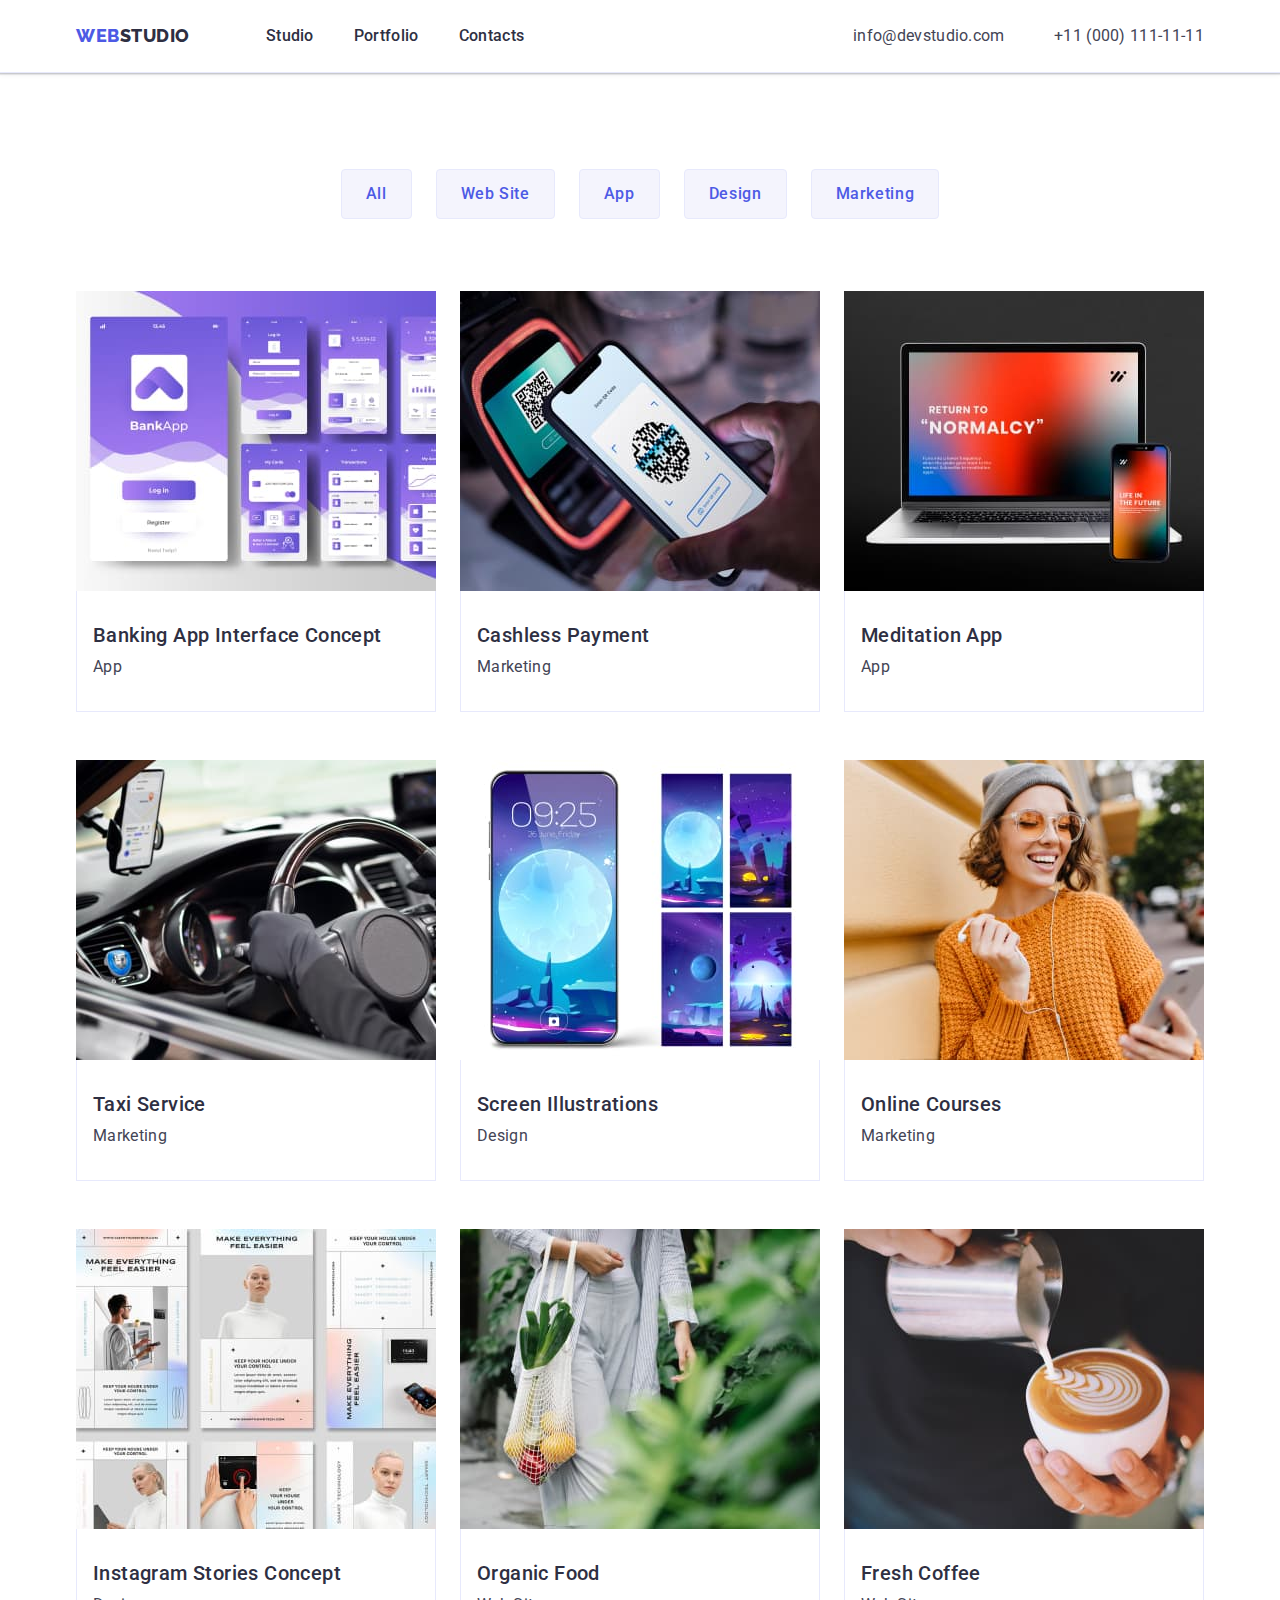
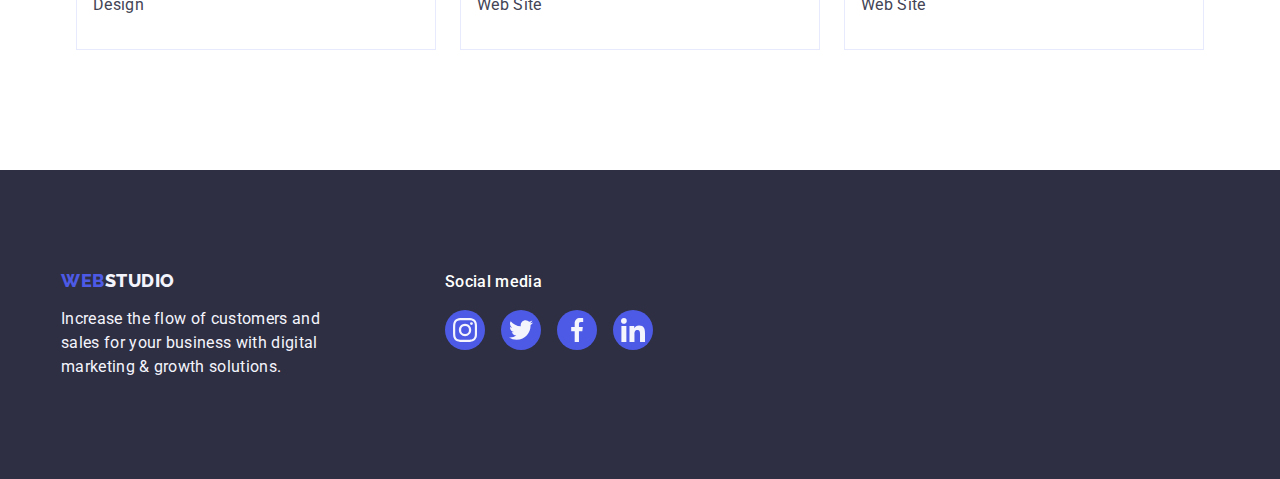
==== portfolio.html @ 1624bd95 "Initial commit" ====
<!DOCTYPE html>
<html lang="en">
  <head>
    <meta charset="UTF-8" />
    <meta http-equiv="X-UA-Compatible" content="IE=edge" />
    <meta name="viewport" content="width=device-width, initial-scale=1.0" />
    <title>Portfolio</title>

    <!--Нормалізація стилів-->

    <link
      rel="stylesheet"
      href="https://cdn.jsdelivr.net/npm/modern-normalize@1.1.0/modern-normalize.min.css"
    />

    <!--Додаваня шрифта з Google Fonts-->

    <link rel="preconnect" href="https://fonts.googleapis.com" />
    <link rel="preconnect" href="https://fonts.gstatic.com" crossorigin />
    <link
      href="https://fonts.googleapis.com/css2?family=Raleway:wght@800&family=Roboto:wght@400;500;700;900&display=swap"
      rel="stylesheet"
    />

    <!--Підключення CSS styles-->

    <link rel="stylesheet" href="./css/styles.css" />
  </head>

  <body>
    <!--Header-->

    <header class="header">
      <div class="container header-conteiner">
        <!--Navigation-->
        <nav class="navigation-conteiner">
          <!--Logo-->
          <a class="header-logo link" href="./index.html"
            >Web<span class="second-color-header-logo">Studio</span></a
          >
          <ul class="list navigation-list-conteiner">
            <li>
              <a class="header-link link" href="./index.html">Studio</a>
            </li>
            <li>
              <a class="header-link link" href="./portfolio.html">Portfolio</a>
            </li>
            <li>
              <a class="header-link link" href="">Contacts</a>
            </li>
          </ul>
        </nav>

        <!--Address and phone-->
        <address class="adress">
          <ul class="list address-conteiner">
            <li>
              <a class="adress-link link" href="mailto:info@devstudio.com"
                >info@devstudio.com</a
              >
            </li>
            <li>
              <a class="adress-link link" href="tel:+110001111111"
                >+11 (000) 111-11-11</a
              >
            </li>
          </ul>
        </address>
      </div>
    </header>

    <!--Main-->
    <main>
      <section class="gallary">
        <div class="container">
          <h1 class="visually-hidden">All projects</h1>
          <ul class="gallary-button-conteiner list">
            <li><button class="portfolio-button" type="button">All</button></li>
            <li>
              <button class="portfolio-button" type="button">Web Site</button>
            </li>
            <li><button type="button" class="portfolio-button">App</button></li>
            <li>
              <button type="button" class="portfolio-button">Design</button>
            </li>
            <li>
              <button type="button" class="portfolio-button">Marketing</button>
            </li>
          </ul>
          <ul class="gallary-conteiner list">
            <li class="gallary-item">
              <a class="gallary-link link" href="">
                <img
                  src="./images/project_card_1.jpg"
                  alt="banking application"
                  width="360"
                  height="300"
                />
                <div class="application">
                  <h2 class="portfolio-title-items">
                    Banking App Interface Concept
                  </h2>
                  <p class="sphere">App</p>
                </div>
              </a>
            </li>
            <li class="gallary-item">
              <a class="gallary-link link" href="">
                <img
                  src="./images/project_card_2.jpg"
                  alt="payment by phone"
                  width="360"
                  height="300"
                />
                <div class="application">
                  <h2 class="portfolio-title-items">Cashless Payment</h2>
                  <p class="sphere">Marketing</p>
                </div>
              </a>
            </li>
            <li class="gallary-item">
              <a class="gallary-link link" href="">
                <img
                  src="./images/project_card_3.jpg"
                  alt="laptop"
                  width="360"
                  height="300"
                />
                <div class="application">
                  <h2 class="portfolio-title-items">Meditation App</h2>
                  <p class="sphere">App</p>
                </div>
              </a>
            </li>
            <li class="gallary-item">
              <a class="gallary-link link" href="">
                <img
                  src="./images/project_card_4.jpg"
                  alt="taxi"
                  width="360"
                  height="300"
                />
                <div class="application">
                  <h2 class="portfolio-title-items">Taxi Service</h2>
                  <p class="sphere">Marketing</p>
                </div>
              </a>
            </li>
            <li class="gallary-item">
              <a class="gallary-link link" href="">
                <img
                  src="./images/project_card_5.jpg"
                  alt="phone screen"
                  width="360"
                  height="300"
                />
                <div class="application">
                  <h2 class="portfolio-title-items">Screen Illustrations</h2>
                  <p class="sphere">Design</p>
                </div>
              </a>
            </li>
            <li class="gallary-item">
              <a class="gallary-link link" href="">
                <img
                  src="./images/project_card_6.jpg"
                  alt="student"
                  width="360"
                  height="300"
                />
                <div class="application">
                  <h2 class="portfolio-title-items">Online Courses</h2>
                  <p class="sphere">Marketing</p>
                </div>
              </a>
            </li>
            <li class="gallary-item">
              <a class="gallary-link link" href="">
                <img
                  src="./images/project_card_7.jpg"
                  alt="Instagram"
                  width="360"
                  height="300"
                />
                <div class="application">
                  <h2 class="portfolio-title-items">
                    Instagram Stories Concept
                  </h2>
                  <p class="sphere">Design</p>
                </div>
              </a>
            </li>
            <li class="gallary-item">
              <a class="gallary-link link" href="">
                <img
                  src="./images/project_card_8.jpg"
                  alt="organic vegetables"
                  width="360"
                  height="300"
                />
                <div class="application">
                  <h2 class="portfolio-title-items">Organic Food</h2>
                  <p class="sphere">Web Site</p>
                </div>
              </a>
            </li>
            <li class="gallary-item">
              <a class="gallary-link link" href="">
                <img
                  src="./images/project_card_9.jpg"
                  alt="cup of coffee"
                  width="360"
                  height="300"
                />
                <div class="application">
                  <h2 class="portfolio-title-items">Fresh Coffee</h2>
                  <p class="sphere">Web Site</p>
                </div>
              </a>
            </li>
          </ul>
        </div>
      </section>
    </main>

    <!--Footer-->
    <footer class="footer">
      <div class="container-whole-footer">
        <div class="footer-conteiner">
          <!--Logo-->
          <a class="footer-logo link" href="./index.html"
            >Web<span class="second-color-footer-logo">Studio</span>
          </a>
          <p class="footer-text">
            Increase the flow of customers and sales for your business with
            digital marketing & growth solutions.
          </p>
        </div>
        <div class="container social-media">
          <p class="social-media-text">Social media</p>
          <ul class="social-footer">
            <li class="list">
              <a
                class="social-footer-link link"
                href="instagram.com"
                target="_blank"
                rel="nooener noreferrer"
                aria-label="instagram icon"
              >
                <svg class="social-icon" width="24" height="24">
                  <use href="./images/icons.svg#icon-instagram"></use>
                </svg>
              </a>
            </li>
            <li class="list">
              <a
                class="social-footer-link link"
                href="twitter.com"
                target="_blank"
                rel="nooener noreferrer"
                aria-label="twitter icon"
              >
                <svg class="social-icon" width="24" height="24">
                  <use href="./images/icons.svg#icon-twitter"></use>
                </svg>
              </a>
            </li>
            <li class="list">
              <a
                class="social-footer-link link"
                href="facebook.com"
                target="_blank"
                rel="nooener noreferrer"
                aria-label="facebook icon"
              >
                <svg class="social-icon" width="24" height="24">
                  <use href="./images/icons.svg#icon-facebook"></use>
                </svg>
              </a>
            </li>
            <li class="list">
              <a
                class="social-footer-link link"
                href="linkedin.com"
                target="_blank"
                rel="nooener noreferrer"
                aria-label="linkedin icon"
              >
                <svg class="social-icon" width="24" height="24">
                  <use href="./images/icons.svg#icon-linkedin"></use>
                </svg>
              </a>
            </li>
          </ul>
        </div>
      </div>
    </footer>
  </body>
</html>
---- css/styles.css ----
:root {
  --color-iris: #4d5ae5;
  --color-ocean: #404bbf;
  --color-navy-blue: #2e2f42;
  --color-green: #31d0aa;
  --color-slate: #434455;
  --color-light-slate: #8e8f99;
  --color-cornflower: #e7e9fc;
  --color-cloud: #f4f4fd;
  --color-navy-blue-modal: #2e2f42;
  --color-grey: #2e2f42;
  --color-white: #ffffff;
  --color-dairy: #fcfcfc;
}

/*General*/

body {
  font-family: "Roboto", sans-serif;
  color: var(--color-slate);
  background-color: var(--color-white);
}

.visually-hidden {
  position: absolute;
  width: 1px;
  height: 1px;
  margin: -1px;
  border: 0;
  padding: 0;

  white-space: nowrap;
  clip-path: inset(100%);
  clip: rect(0 0 0 0);
  overflow: hidden;
}

.name-section {
  font-size: 36px;
  line-height: 1.1;
  text-align: center;
  letter-spacing: 0.02em;
  text-transform: capitalize;
  color: var(--color-navy-blue);
  margin-bottom: 72px;
}

.container {
  width: 1158px;
  margin-left: auto;
  margin-right: auto;
  padding-left: 15px;
  padding-right: 15px;

  flex-wrap: nowrap;
  flex-direction: row;
  justify-content: flex-start;
  align-items: stretch;
  align-content: stretch;
}

/*reset start*/

.link {
  text-decoration: none;
}
.list {
  list-style-type: none;
  margin: 0;
  padding: 0;
}
h1,
h2,
h3,
h4,
h5,
h6,
p {
  margin: 0;
}
img {
  display: block;
}

/*reset end*/

/*Header*/

.header {
  border-bottom: 1px solid var(--color-cornflower);
  box-shadow:0px 2px 1px rgba(46, 47, 66, 0.08), 0px 1px 1px rgba(46, 47, 66, 0.16), 0px 1px 6px rgba(46, 47, 66, 0.08); 
}

.header-logo {
  font-family: Raleway, sans-serif;
  font-style: normal;
  font-weight: 800;
  font-size: 18px;
  line-height: 1.17;
  display: flex;
  align-items: center;
  letter-spacing: 0.03em;
  text-transform: uppercase;
  color: var(--color-iris);
  margin-right: 76px;
}

.second-color-header-logo {
  color: var(--color-navy-blue);
}

.header-link {
  display: block;
  font-weight: 500;
  font-size: 16px;
  line-height: 1.5;
  letter-spacing: 0.02em;
  color: var(--color-navy-blue);
  padding: 24px 0;
}

.header-link:hover,
.header-link:focus {
  color: var(--color-ocean);
}

.adress {
  font-style: normal;
  margin-left: auto;
}

.adress-link {
  font-size: 16px;
  line-height: 1.5;
  letter-spacing: 0.02em;
  font-style: normal;
  color: var(--color-slate);
}

.adress-link:hover {
  color: var(--color-ocean);
}
.adress-link:focus {
  color: var(--color-ocean);
}

.header-conteiner {
  display: flex;
  align-items: center;
}
.navigation-conteiner {
  display: flex;
  align-items: center;
}
.navigation-list-conteiner {
  display: flex;
  gap: 40px;
}
.address-conteiner {
  display: flex;
  gap: 40px;
  width: 351px;
  justify-content: space-between;
}

/*Main*/

/*First section*/

.hero {
  background-color: var(--color-navy-blue);
  padding: 188px 0;
  background-image: linear-gradient(
      rgba(46, 47, 66, 0.7),
      rgba(46, 47, 66, 0.7)
    ),
    url(../images/people-office.jpg);
  max-width: 1440px;
  max-height: 600px;
  margin-left: auto;
  margin-right: auto;
  background-repeat: no-repeat;
  background-position: center;
  background-size: cover;
}

.hero-conteiner {
  flex-direction: column;
}

.main-title {
  font-size: 56px;
  line-height: 1.07;
  text-align: center;
  letter-spacing: 0.02em;
  color: var(--color-white);
  justify-content: center;
  max-width: 496px;
  margin-left: auto;
  margin-right: auto;
}

.order-service {
  font-family: "Roboto", sans-serif;
  background-color: var(--color-iris);
  font-weight: 500;
  font-size: 16px;
  line-height: 1.5;
  align-items: center;
  letter-spacing: 0.04em;
  color: var(--color-white);
  cursor: pointer;
  display: block;
  flex-direction: row;
  min-width: 169px;
  height: 56px;
  padding: 16px 32px;
  border: none;
  border-radius: 4px;
  margin-left: auto;
  margin-right: auto;
  margin-top: 48px;
  box-shadow: 0px 4px 4px rgba(0, 0, 0, 0.15);
}

.order-service:hover,
.order-service:focus {
  background-color: var(--color-ocean);
}

/*Second section*/

.section-tools {
  padding-top: 120px;
  padding-bottom: 120px;
}

.name-section-tools {
  font-size: 36px;
  line-height: 1.11;
  text-align: center;
  letter-spacing: 0.02em;
  text-transform: capitalize;
  color: var(--color-navy-blue-modal);
}
.tools-conteiner {
  display: flex;
  gap: 24px;
}

.tools {
  font-size: 16px;
  line-height: 1.5;
  letter-spacing: 0.02em;
}

.tools-item {
  width: calc((100%-3 * 24px) / 4);
}

.icon {
  display: flex;
  justify-content: center;
  align-items: center;
  width: 264px;
  height: 112px;
  background: var(--color-cloud);
  border-radius: 4px;
  margin-bottom: 8px;
}

.icon-tools {
  margin-bottom: 8px;
}

.tools-title-items {
  font-weight: 500;
  font-size: 20px;
  line-height: 1.2;
  letter-spacing: 0.02em;
  color: var(--color-navy-blue);
  margin-bottom: 8px;
}

/*Third section*/

.our-work {
  padding-bottom: 120px;
}

.conteiner-our-work {
  display: flex;
  gap: 24px;
}
.item-work {
  width: calc((100%-3 * 16px) / 3);
}

/*Fourth section*/

.team {
  background: var(--color-cloud);
  padding: 120px 0;
}
.team-conteiner {
  display: flex;
  gap: 24px;
}

.team-item {
  background-color: var(--color-white);
  border-radius: 0px 0px 4px 4px;
  width: calc((100%-3 * 24px) / 4);
  box-shadow: 0px 1px 6px rgba(46, 47, 66, 0.08),
    0px 1px 1px rgba(46, 47, 66, 0.16), 0px 2px 1px rgba(46, 47, 66, 0.08);
  border-radius: 0px 0px 4px 4px;
}

.team-wraper {
  padding: 32px 0px;
}

.name-team-member {
  font-weight: 500;
  font-size: 20px;
  line-height: 1.2;
  text-align: center;
  letter-spacing: 0.02em;
  margin-bottom: 8px;
}

.profession-team-memeber {
  font-size: 16px;
  line-height: 1.5;
  text-align: center;
  letter-spacing: 0.02em;
  margin-bottom: 8px;
}

.social {
  display: flex;
  justify-content: center;
  gap: 24px;
  padding-left: 0;
 
}

.social-item-team{
  width: 40px;
  height: 40px;
}

.social-link {
  display: flex;
  align-items: center;
  justify-content: center;
  background-color: var(--color-iris);
  border-radius: 50%;
  width: 100%;
  height: 100%;
}

.social-link:hover,
.social-link:focus{
  background-color:var(--color-ocean);
}
.social-icon{
  fill: var(--color-cloud);
}

/*Fifth section-Customers*/


.customers {
  padding: 120px 0;
}

.customers-conteiner {
  display: flex;
  gap: 24px;
}

.customers-item {
  box-sizing: border-box;
  width: 168px;
  height: 88px;

}
 

.customers-link{
  display: flex;
  justify-content: center;
  align-items: center;
  color: var(--color-light-slate);
  width: 100%;
  height: 100%;
  border: 1px solid #8e8f99;
  border-radius: 4px;
}

.customers-icon{
  fill: currentColor;
}



.customers-link:hover,
.customers-link:focus{
  color: var(--color-ocean);
  border-color:var(--color-ocean); 
}



/*Footer*/

.footer {
    background-color: var(--color-navy-blue);
  line-height: 1.17;
  font-size: 16px;
  letter-spacing: 0.02em;
  color: var(--color-cloud);
  padding: 100px 0;
}
.container-whole-footer{
  display: flex;
  align-items: baseline;
  max-width: 1158px;
  margin-left: auto;
  margin-right: auto;
}

.footer-conteiner {
  justify-content: flex-start;
  margin-left: 0;
  margin-right: 120px;
}

.footer-logo {
  margin-bottom: 16px;
}
.footer-logo {
  font-family: Raleway, sans-serif;
  font-style: normal;
  font-weight: 800;
  font-size: 18px;
  line-height: 1.17;
  display: flex;
  align-items: center;
  letter-spacing: 0.03em;
  text-transform: uppercase;
  color: var(--color-iris);
  display: inline-block;
}
.second-color-footer-logo {
  color: var(--color-cloud);
}

.footer-text {
  width: 264px;
  line-height: 24px;
}

.social-media{
  max-width: 208px;
  margin-left: 0;
  margin-right: 0;
  padding-left: 0;
  padding-right: 0;
}

.social-media-text{
  font-weight: 500;
  line-height: 1.5;
  color: var(--color-white);
  margin-bottom: 16px;
}
.social-footer{
  display: flex;
 justify-content:center ;
  gap: 16px;
  padding-left: 0;
  padding-right: 0;
}

.social-footer-link{
  display: flex;
  align-items: center;
  justify-content: center;
  background-color: var(--color-iris);
  border-radius: 50%;
  width: 40px;
  height: 40px;
}

.social-footer-link:hover,
.social-footer-link:focus{
  background-color:var(--color-green) ;

}
.social-icon{
  fill: var(--color-cloud);
}

/*Portfolio page*/

.gallary {
  padding: 96px 0 120px;
}

.gallary-button-conteiner {
  display: flex;
  justify-content: center;
  gap: 24px;
  margin-bottom: 72px;
}

.portfolio-button {
  font-family: "Roboto", sans-serif;
  font-style: normal;
  font-weight: 500;
  font-size: 16px;
  line-height: 1.5;
  align-items: center;
  text-align: center;
  letter-spacing: 0.04em;
  color: var(--color-iris);
  background: var(--color-cloud);
  cursor: pointer;
  padding: 12px 24px;
  border: 1px solid var(--color-cornflower);
  border-radius: 4px;

}
.portfolio-button:hover,
.portfolio-button:focus{
  box-shadow: 
  0px 3px 1px rgba(0, 0, 0, 0.1),
   0px 2px 1px rgba(0, 0, 0, 0.08), 
   0px 2px 2px rgba(0, 0, 0, 0.12);
}

.portfolio-button:hover,
.portfolio-button:focus {
  color: var(--color-white);
  background-color: var(--color-ocean);
  border: 1px solid transparent;
}

.gallary-conteiner {
  display: flex;
  flex-wrap: wrap;
  column-gap: 24px;
  row-gap: 48px;
}

.gallary-link{
  display: block;
}


.gallary-link:hover,
.gallary-link:focus {
  box-shadow: 0px 1px 6px rgba(46, 47, 66, 0.08),
    0px 1px 1px rgba(46, 47, 66, 0.16), 0px 2px 1px rgba(46, 47, 66, 0.08);
}

.gallary-item {
  width: calc((100% - 48px) / 3);
}

.application {
  padding: 32px 16px;
  border: 1px solid var(--color-cornflower);
  border-top: none;
}

.portfolio-title-items {
  font-weight: 500;
  font-size: 20px;
  line-height: 1.2;
  letter-spacing: 0.02em;
  color: var(--color-navy-blue);
  margin-bottom: 8px;
}
.sphere {
  font-size: 16px;
  line-height: 1.5;
  letter-spacing: 0.02em;
  color: var(--color-slate);
}
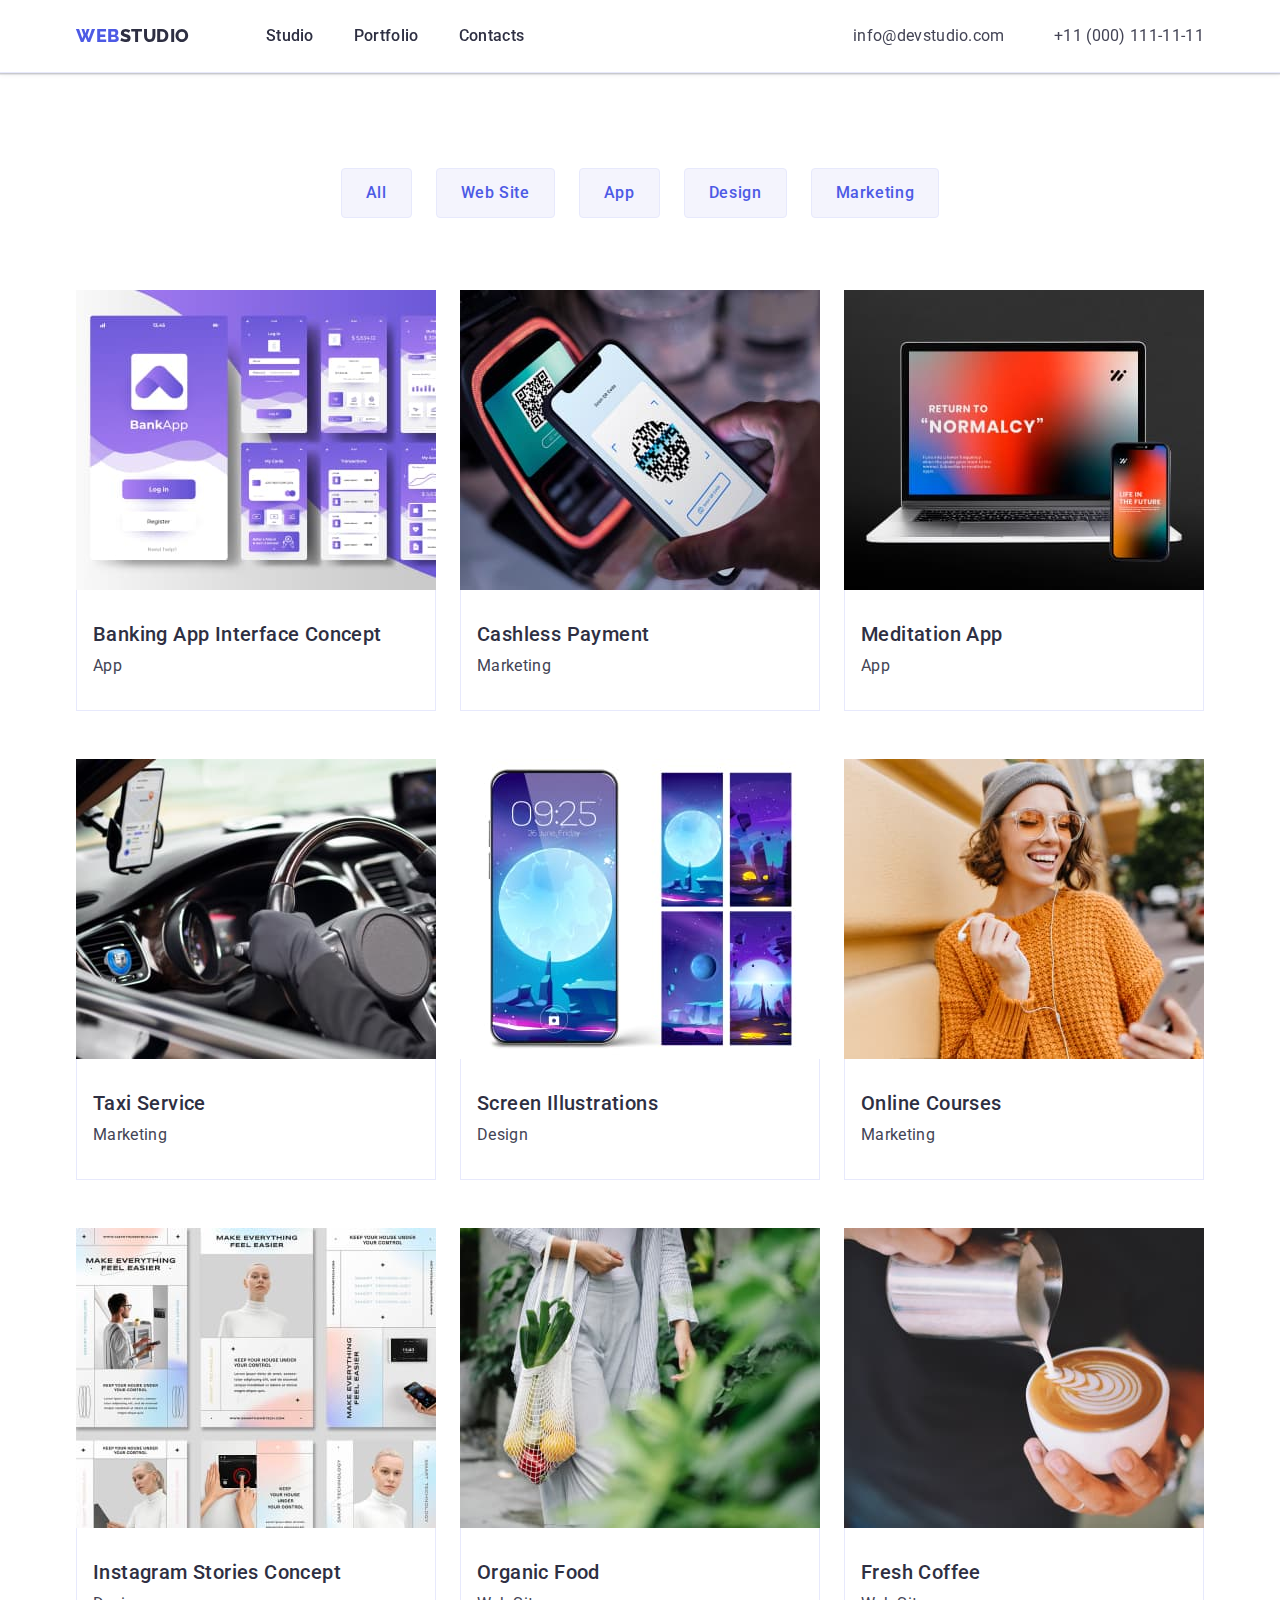
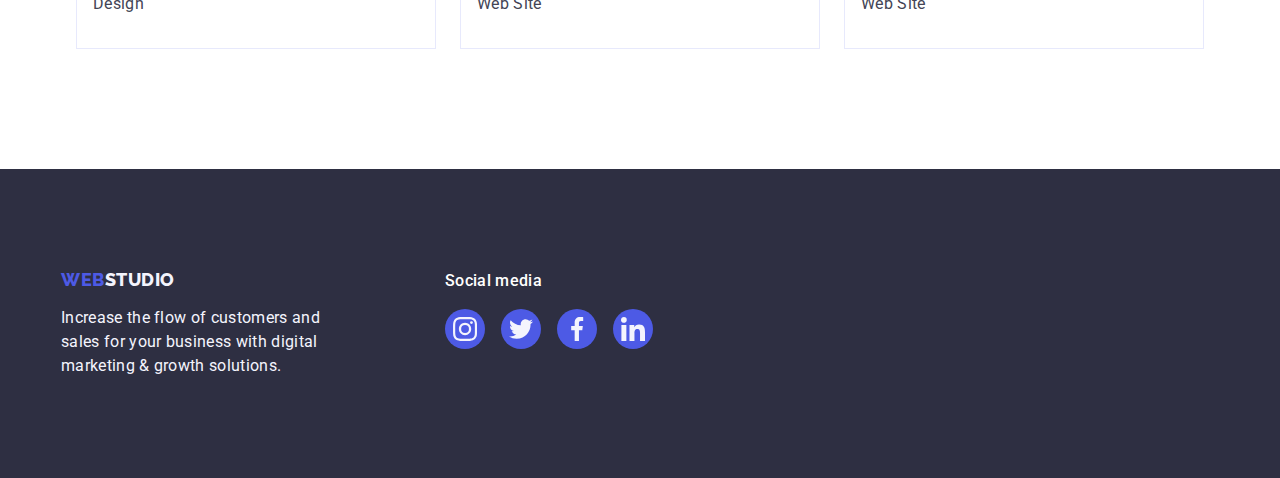
==== commit 3cb1817a: "created templates" ====
--- a/portfolio.html
+++ b/portfolio.html
@@ -69,6 +69,7 @@
       </div>
     </header>
 
+
     <!--Main-->
     <main>
       <section class="gallary">
@@ -89,13 +90,22 @@
           </ul>
           <ul class="gallary-conteiner list">
             <li class="gallary-item">
-              <a class="gallary-link link" href="">
-                <img
-                  src="./images/project_card_1.jpg"
-                  alt="banking application"
-                  width="360"
-                  height="300"
-                />
+              <div class="gallary-thumb">
+                <a class="gallary-link link" href="">
+                  <img
+                    src="./images/project_card_1.jpg"
+                    alt="banking application"
+                    width="360"
+                    height="300"
+                  />
+                  <p class="gallary-overlay">
+                    14 Stylish and User-Friendly App Design
+                     Concepts · Task
+                    Manager App · Calorie Tracker App
+                     · Exotic Fruit Ecommerce App
+                    · Cloud Storage App
+                  </p>
+              </div>
                 <div class="application">
                   <h2 class="portfolio-title-items">
                     Banking App Interface Concept
--- a/css/styles.css
+++ b/css/styles.css
@@ -19,6 +19,7 @@
   font-family: "Roboto", sans-serif;
   color: var(--color-slate);
   background-color: var(--color-white);
+  padding-top: 72px;
 }
 
 .visually-hidden {
@@ -87,8 +88,17 @@
 /*Header*/
 
 .header {
+  position: fixed;
+  left: 0;
+  top: 0;
+  width: 100%;
   border-bottom: 1px solid var(--color-cornflower);
-  box-shadow:0px 2px 1px rgba(46, 47, 66, 0.08), 0px 1px 1px rgba(46, 47, 66, 0.16), 0px 1px 6px rgba(46, 47, 66, 0.08); 
+  box-shadow:
+  0px 2px 1px rgba(46, 47, 66, 0.08),
+  0px 1px 1px rgba(46, 47, 66, 0.16),
+  0px 1px 6px rgba(46, 47, 66, 0.08);
+  z-index: 1;
+
 }
 
 .header-logo {
@@ -110,6 +120,7 @@
 }
 
 .header-link {
+  position: relative;
   display: block;
   font-weight: 500;
   font-size: 16px;
@@ -124,6 +135,22 @@
   color: var(--color-ocean);
 }
 
+.header-link::after {
+  content: "";
+  left: 0;
+  bottom: 0;
+  position: absolute;
+  display: block;
+  width: 100%;
+  height: 4px;
+  border-radius: 2px;
+}
+
+.header-link:hover::after,
+.header-link:focus:after {
+  background-color: var(--color-ocean);
+}
+
 .adress {
   font-style: normal;
   margin-left: auto;
@@ -170,7 +197,9 @@
 .hero {
   background-color: var(--color-navy-blue);
   padding: 188px 0;
-  background-image: linear-gradient(
+
+  background-image:
+   linear-gradient(
       rgba(46, 47, 66, 0.7),
       rgba(46, 47, 66, 0.7)
     ),
@@ -342,10 +371,9 @@
   justify-content: center;
   gap: 24px;
   padding-left: 0;
- 
-}
-
-.social-item-team{
+}
+
+.social-item-team {
   width: 40px;
   height: 40px;
 }
@@ -361,15 +389,14 @@
 }
 
 .social-link:hover,
-.social-link:focus{
-  background-color:var(--color-ocean);
-}
-.social-icon{
+.social-link:focus {
+  background-color: var(--color-ocean);
+}
+.social-icon {
   fill: var(--color-cloud);
 }
 
 /*Fifth section-Customers*/
-
 
 .customers {
   padding: 120px 0;
@@ -384,11 +411,9 @@
   box-sizing: border-box;
   width: 168px;
   height: 88px;
-
-}
- 
-
-.customers-link{
+}
+
+.customers-link {
   display: flex;
   justify-content: center;
   align-items: center;
@@ -399,31 +424,27 @@
   border-radius: 4px;
 }
 
-.customers-icon{
+.customers-icon {
   fill: currentColor;
 }
 
-
-
 .customers-link:hover,
-.customers-link:focus{
+.customers-link:focus {
   color: var(--color-ocean);
-  border-color:var(--color-ocean); 
-}
-
-
+  border-color: var(--color-ocean);
+}
 
 /*Footer*/
 
 .footer {
-    background-color: var(--color-navy-blue);
+  background-color: var(--color-navy-blue);
   line-height: 1.17;
   font-size: 16px;
   letter-spacing: 0.02em;
   color: var(--color-cloud);
   padding: 100px 0;
 }
-.container-whole-footer{
+.container-whole-footer {
   display: flex;
   align-items: baseline;
   max-width: 1158px;
@@ -462,7 +483,7 @@
   line-height: 24px;
 }
 
-.social-media{
+.social-media {
   max-width: 208px;
   margin-left: 0;
   margin-right: 0;
@@ -470,21 +491,21 @@
   padding-right: 0;
 }
 
-.social-media-text{
+.social-media-text {
   font-weight: 500;
   line-height: 1.5;
   color: var(--color-white);
   margin-bottom: 16px;
 }
-.social-footer{
-  display: flex;
- justify-content:center ;
+.social-footer {
+  display: flex;
+  justify-content: center;
   gap: 16px;
   padding-left: 0;
   padding-right: 0;
 }
 
-.social-footer-link{
+.social-footer-link {
   display: flex;
   align-items: center;
   justify-content: center;
@@ -495,11 +516,10 @@
 }
 
 .social-footer-link:hover,
-.social-footer-link:focus{
-  background-color:var(--color-green) ;
-
-}
-.social-icon{
+.social-footer-link:focus {
+  background-color: var(--color-green);
+}
+.social-icon {
   fill: var(--color-cloud);
 }
 
@@ -531,14 +551,11 @@
   padding: 12px 24px;
   border: 1px solid var(--color-cornflower);
   border-radius: 4px;
-
 }
 .portfolio-button:hover,
-.portfolio-button:focus{
-  box-shadow: 
-  0px 3px 1px rgba(0, 0, 0, 0.1),
-   0px 2px 1px rgba(0, 0, 0, 0.08), 
-   0px 2px 2px rgba(0, 0, 0, 0.12);
+.portfolio-button:focus {
+  box-shadow: 0px 3px 1px rgba(0, 0, 0, 0.1), 0px 2px 1px rgba(0, 0, 0, 0.08),
+    0px 2px 2px rgba(0, 0, 0, 0.12);
 }
 
 .portfolio-button:hover,
@@ -555,20 +572,48 @@
   row-gap: 48px;
 }
 
-.gallary-link{
+.gallary-link {
   display: block;
 }
-
 
 .gallary-link:hover,
 .gallary-link:focus {
-  box-shadow: 0px 1px 6px rgba(46, 47, 66, 0.08),
-    0px 1px 1px rgba(46, 47, 66, 0.16), 0px 2px 1px rgba(46, 47, 66, 0.08);
-}
-
+  box-shadow:
+  0px 1px 6px rgba(46, 47, 66, 0.08),
+  0px 1px 1px rgba(46, 47, 66, 0.16),
+  0px 2px 1px rgba(46, 47, 66, 0.08);
+  }
+
+
+.gallary-thumb {
+  position: relative;
+}
 .gallary-item {
   width: calc((100% - 48px) / 3);
-}
+
+}
+.gallary-item:hover .gallary-overlay{
+  opacity: 1;
+}
+
+.gallary-overlay {
+  position: absolute;
+  top: 0;
+  left: 0;
+  width: 100%;
+  height: 100%;
+  padding-top: 40px;
+  padding-left: 32px;
+  padding-right: 32px;
+  background-color: var(--color-iris);
+  font-style: normal;
+  font-size: 16px;
+  letter-spacing: 0.02em;
+  color: var(--color-cloud);
+opacity: 0;
+}
+
+
 
 .application {
   padding: 32px 16px;
@@ -590,3 +635,49 @@
   letter-spacing: 0.02em;
   color: var(--color-slate);
 }
+
+
+/*Modal Styles*/
+
+.backdrop{
+position: fixed;
+top: 0;
+left: 0;
+width: 100%;
+height: 677px;
+background-color: var(--color-navy-blue-modal);
+background-color: rgba(46, 47, 66, 0.4);
+z-index: 2;
+
+}
+
+.modal{
+position: absolute;
+width: 408px;
+min-height: 584px;
+left: 50%;
+top: 50%;
+transform: translateX(-50%);
+
+background-color:var(--color-dairy);
+box-shadow:
+0px 1px 1px rgba(0, 0, 0, 0.14),
+0px 1px 3px rgba(0, 0, 0, 0.12),
+0px 2px 1px rgba(0, 0, 0, 0.2);
+border-radius: 4px;
+padding: 24px;
+
+}
+
+.modal-button{
+
+}
+
+.modal-icon{
+
+}
+
+.backdrop.is-hidden{
+  opacity:1;
+  pointer-events: none;
+}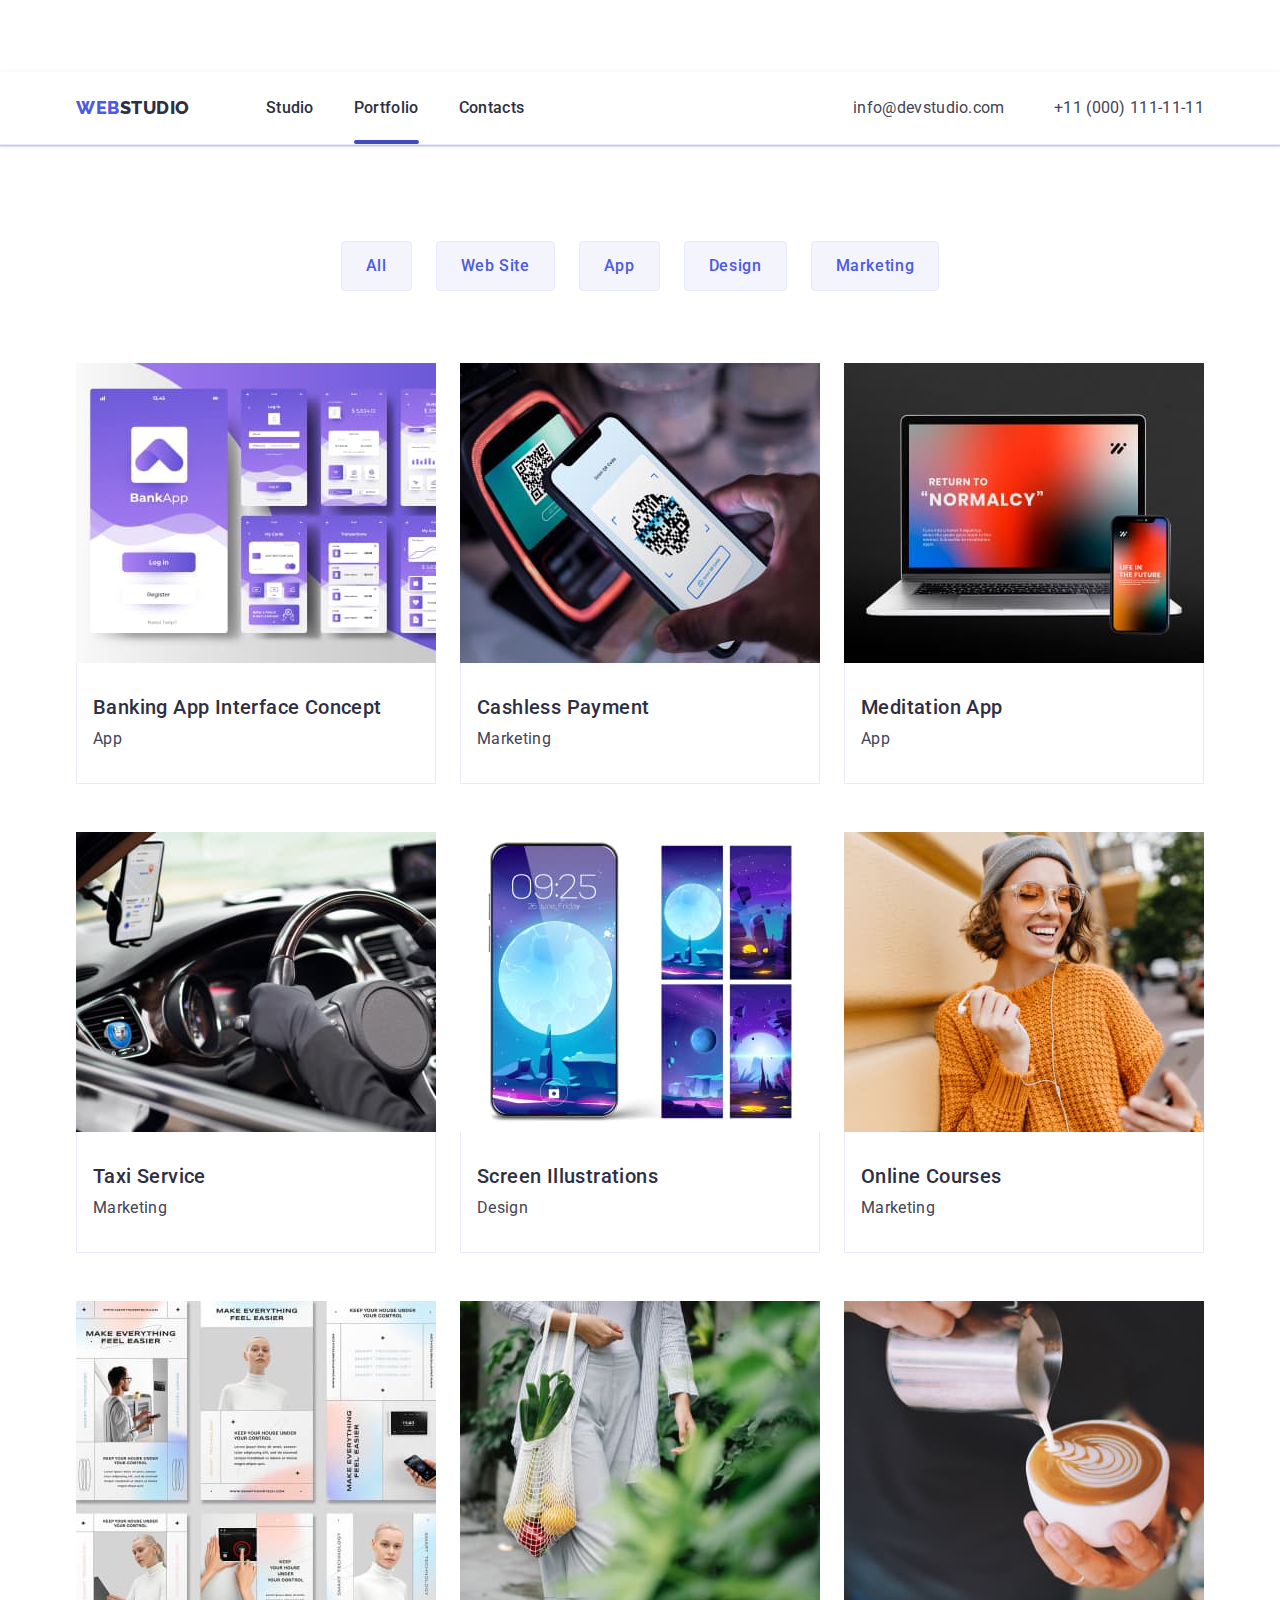
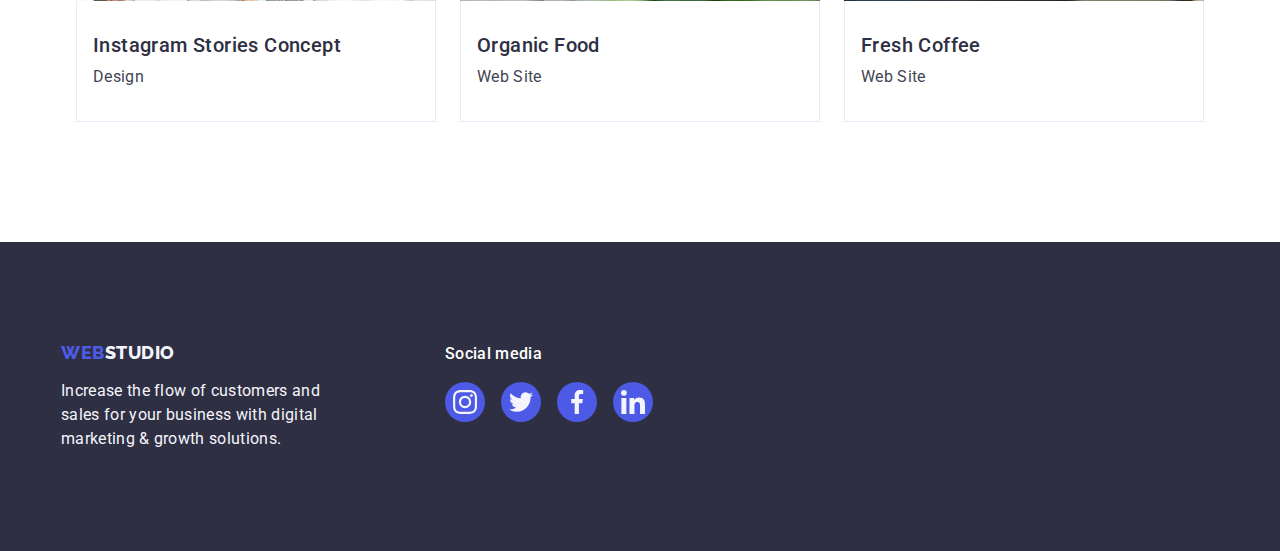
==== commit a24c5c31: "add modal.js" ====
--- a/portfolio.html
+++ b/portfolio.html
@@ -43,7 +43,9 @@
               <a class="header-link link" href="./index.html">Studio</a>
             </li>
             <li>
-              <a class="header-link link" href="./portfolio.html">Portfolio</a>
+              <a class="header-link current link" href="./portfolio.html"
+                >Portfolio</a
+              >
             </li>
             <li>
               <a class="header-link link" href="">Contacts</a>
@@ -68,7 +70,6 @@
         </address>
       </div>
     </header>
-
 
     <!--Main-->
     <main>
@@ -89,23 +90,24 @@
             </li>
           </ul>
           <ul class="gallary-conteiner list">
-            <li class="gallary-item">
-              <div class="gallary-thumb">
-                <a class="gallary-link link" href="">
+
+            <li class="gallary-item">
+              <a class="gallary-link link" href="">
+                <div class="gallary-thumb">
                   <img
                     src="./images/project_card_1.jpg"
                     alt="banking application"
                     width="360"
                     height="300"
                   />
-                  <p class="gallary-overlay">
-                    14 Stylish and User-Friendly App Design
-                     Concepts · Task
-                    Manager App · Calorie Tracker App
-                     · Exotic Fruit Ecommerce App
-                    · Cloud Storage App
-                  </p>
-              </div>
+                  <div class="overlay">
+                    <p class="gallary-overlay">
+                      14 Stylish and User-Friendly App Design Concepts · Task
+                      Manager App · Calorie Tracker App · Exotic Fruit Ecommerce
+                      App · Cloud Storage App
+                    </p>
+                  </div>
+                </div>
                 <div class="application">
                   <h2 class="portfolio-title-items">
                     Banking App Interface Concept
@@ -114,28 +116,48 @@
                 </div>
               </a>
             </li>
-            <li class="gallary-item">
-              <a class="gallary-link link" href="">
+
+            <li class="gallary-item">
+              <a class="gallary-link link" href="">
+                <div class="gallary-thumb">
                 <img
                   src="./images/project_card_2.jpg"
                   alt="payment by phone"
                   width="360"
                   height="300"
                 />
+                <div class="overlay">
+                  <p class="gallary-overlay">
+                    14 Stylish and User-Friendly App Design Concepts · Task
+                    Manager App · Calorie Tracker App · Exotic Fruit Ecommerce
+                    App · Cloud Storage App
+                  </p>
+                </div>
+              </div>
                 <div class="application">
                   <h2 class="portfolio-title-items">Cashless Payment</h2>
                   <p class="sphere">Marketing</p>
                 </div>
               </a>
             </li>
-            <li class="gallary-item">
-              <a class="gallary-link link" href="">
+
+            <li class="gallary-item">
+              <a class="gallary-link link" href="">
+                <div class="gallary-thumb">
                 <img
                   src="./images/project_card_3.jpg"
                   alt="laptop"
                   width="360"
                   height="300"
                 />
+                <div class="overlay">
+                  <p class="gallary-overlay">
+                    14 Stylish and User-Friendly App Design Concepts · Task
+                    Manager App · Calorie Tracker App · Exotic Fruit Ecommerce
+                    App · Cloud Storage App
+                  </p>
+                </div>
+              </div>
                 <div class="application">
                   <h2 class="portfolio-title-items">Meditation App</h2>
                   <p class="sphere">App</p>
@@ -144,12 +166,21 @@
             </li>
             <li class="gallary-item">
               <a class="gallary-link link" href="">
+                <div class="gallary-thumb">
                 <img
                   src="./images/project_card_4.jpg"
                   alt="taxi"
                   width="360"
                   height="300"
                 />
+                <div class="overlay">
+                  <p class="gallary-overlay">
+                    14 Stylish and User-Friendly App Design Concepts · Task
+                    Manager App · Calorie Tracker App · Exotic Fruit Ecommerce
+                    App · Cloud Storage App
+                  </p>
+                </div>
+              </div>
                 <div class="application">
                   <h2 class="portfolio-title-items">Taxi Service</h2>
                   <p class="sphere">Marketing</p>
@@ -158,12 +189,21 @@
             </li>
             <li class="gallary-item">
               <a class="gallary-link link" href="">
+                <div class="gallary-thumb">
                 <img
                   src="./images/project_card_5.jpg"
                   alt="phone screen"
                   width="360"
                   height="300"
                 />
+                <div class="overlay">
+                  <p class="gallary-overlay">
+                    14 Stylish and User-Friendly App Design Concepts · Task
+                    Manager App · Calorie Tracker App · Exotic Fruit Ecommerce
+                    App · Cloud Storage App
+                  </p>
+                </div>
+              </div>
                 <div class="application">
                   <h2 class="portfolio-title-items">Screen Illustrations</h2>
                   <p class="sphere">Design</p>
@@ -172,12 +212,21 @@
             </li>
             <li class="gallary-item">
               <a class="gallary-link link" href="">
+                <div class="gallary-thumb">
                 <img
                   src="./images/project_card_6.jpg"
                   alt="student"
                   width="360"
                   height="300"
                 />
+                <div class="overlay">
+                  <p class="gallary-overlay">
+                    14 Stylish and User-Friendly App Design Concepts · Task
+                    Manager App · Calorie Tracker App · Exotic Fruit Ecommerce
+                    App · Cloud Storage App
+                  </p>
+                </div>
+              </div>
                 <div class="application">
                   <h2 class="portfolio-title-items">Online Courses</h2>
                   <p class="sphere">Marketing</p>
@@ -186,12 +235,21 @@
             </li>
             <li class="gallary-item">
               <a class="gallary-link link" href="">
+                <div class="gallary-thumb">
                 <img
                   src="./images/project_card_7.jpg"
                   alt="Instagram"
                   width="360"
                   height="300"
                 />
+                <div class="overlay">
+                  <p class="gallary-overlay">
+                    14 Stylish and User-Friendly App Design Concepts · Task
+                    Manager App · Calorie Tracker App · Exotic Fruit Ecommerce
+                    App · Cloud Storage App
+                  </p>
+                </div>
+              </div>
                 <div class="application">
                   <h2 class="portfolio-title-items">
                     Instagram Stories Concept
@@ -202,12 +260,21 @@
             </li>
             <li class="gallary-item">
               <a class="gallary-link link" href="">
+                <div class="gallary-thumb">
                 <img
                   src="./images/project_card_8.jpg"
                   alt="organic vegetables"
                   width="360"
                   height="300"
                 />
+                <div class="overlay">
+                  <p class="gallary-overlay">
+                    14 Stylish and User-Friendly App Design Concepts · Task
+                    Manager App · Calorie Tracker App · Exotic Fruit Ecommerce
+                    App · Cloud Storage App
+                  </p>
+                </div>
+              </div>
                 <div class="application">
                   <h2 class="portfolio-title-items">Organic Food</h2>
                   <p class="sphere">Web Site</p>
@@ -216,12 +283,21 @@
             </li>
             <li class="gallary-item">
               <a class="gallary-link link" href="">
+                <div class="gallary-thumb">
                 <img
                   src="./images/project_card_9.jpg"
                   alt="cup of coffee"
                   width="360"
                   height="300"
                 />
+                <div class="overlay">
+                  <p class="gallary-overlay">
+                    14 Stylish and User-Friendly App Design Concepts · Task
+                    Manager App · Calorie Tracker App · Exotic Fruit Ecommerce
+                    App · Cloud Storage App
+                  </p>
+                </div>
+              </div>
                 <div class="application">
                   <h2 class="portfolio-title-items">Fresh Coffee</h2>
                   <p class="sphere">Web Site</p>
--- a/css/styles.css
+++ b/css/styles.css
@@ -11,6 +11,8 @@
   --color-grey: #2e2f42;
   --color-white: #ffffff;
   --color-dairy: #fcfcfc;
+  --duration: 250ms;
+  --timing-function: cubic-bezier(0.4, 0, 0.2, 1);
 }
 
 /*General*/
@@ -88,17 +90,14 @@
 /*Header*/
 
 .header {
-  position: fixed;
+ 
   left: 0;
   top: 0;
   width: 100%;
   border-bottom: 1px solid var(--color-cornflower);
-  box-shadow:
-  0px 2px 1px rgba(46, 47, 66, 0.08),
-  0px 1px 1px rgba(46, 47, 66, 0.16),
-  0px 1px 6px rgba(46, 47, 66, 0.08);
+  box-shadow: 0px 2px 1px rgba(46, 47, 66, 0.08),
+    0px 1px 1px rgba(46, 47, 66, 0.16), 0px 1px 6px rgba(46, 47, 66, 0.08);
   z-index: 1;
-
 }
 
 .header-logo {
@@ -128,6 +127,10 @@
   letter-spacing: 0.02em;
   color: var(--color-navy-blue);
   padding: 24px 0;
+
+  transition-property: color;
+  transition-duration: var(--duration);
+  transition-timing-function: var(--timing-function);
 }
 
 .header-link:hover,
@@ -144,9 +147,10 @@
   width: 100%;
   height: 4px;
   border-radius: 2px;
-}
-
-.header-link:hover::after,
+  transition: opacity 2000ms var(--timing-function);
+}
+
+.header-link.current::after,
 .header-link:focus:after {
   background-color: var(--color-ocean);
 }
@@ -162,6 +166,10 @@
   letter-spacing: 0.02em;
   font-style: normal;
   color: var(--color-slate);
+
+  transition-property: color;
+  transition-duration: var(--duration);
+  transition-timing-function: var(--timing-function);
 }
 
 .adress-link:hover {
@@ -198,8 +206,7 @@
   background-color: var(--color-navy-blue);
   padding: 188px 0;
 
-  background-image:
-   linear-gradient(
+  background-image: linear-gradient(
       rgba(46, 47, 66, 0.7),
       rgba(46, 47, 66, 0.7)
     ),
@@ -250,6 +257,10 @@
   margin-right: auto;
   margin-top: 48px;
   box-shadow: 0px 4px 4px rgba(0, 0, 0, 0.15);
+
+  transition-property: background-color;
+  transition-duration: var(--duration);
+  transition-timing-function: var(--timing-function);
 }
 
 .order-service:hover,
@@ -386,6 +397,10 @@
   border-radius: 50%;
   width: 100%;
   height: 100%;
+
+  transition-property: color;
+  transition-duration: var(--duration);
+  transition-timing-function: var(--timing-function);
 }
 
 .social-link:hover,
@@ -422,6 +437,10 @@
   height: 100%;
   border: 1px solid #8e8f99;
   border-radius: 4px;
+
+  transition-property: color, border-color;
+  transition-duration: var(--duration);
+  transition-timing-function: var(--timing-function);
 }
 
 .customers-icon {
@@ -513,6 +532,10 @@
   border-radius: 50%;
   width: 40px;
   height: 40px;
+
+  transition-property: background-color;
+  transition-duration: var(--duration);
+  transition-timing-function: var(--timing-function);
 }
 
 .social-footer-link:hover,
@@ -552,6 +575,7 @@
   border: 1px solid var(--color-cornflower);
   border-radius: 4px;
 }
+
 .portfolio-button:hover,
 .portfolio-button:focus {
   box-shadow: 0px 3px 1px rgba(0, 0, 0, 0.1), 0px 2px 1px rgba(0, 0, 0, 0.08),
@@ -578,42 +602,54 @@
 
 .gallary-link:hover,
 .gallary-link:focus {
-  box-shadow:
-  0px 1px 6px rgba(46, 47, 66, 0.08),
-  0px 1px 1px rgba(46, 47, 66, 0.16),
-  0px 2px 1px rgba(46, 47, 66, 0.08);
-  }
-
+  box-shadow: 0px 1px 6px rgba(46, 47, 66, 0.08),
+    0px 1px 1px rgba(46, 47, 66, 0.16), 0px 2px 1px rgba(46, 47, 66, 0.08);
+}
 
 .gallary-thumb {
   position: relative;
+  overflow: hidden;
 }
 .gallary-item {
   width: calc((100% - 48px) / 3);
 
-}
-.gallary-item:hover .gallary-overlay{
+  transition-property: opacity;
+  transition-duration: var(--duration);
+  transition-timing-function: var(--timing-function);
+}
+
+.gallary-item:hover .overlay {
   opacity: 1;
 }
 
-.gallary-overlay {
+.overlay {
   position: absolute;
   top: 0;
   left: 0;
   width: 100%;
   height: 100%;
+
   padding-top: 40px;
   padding-left: 32px;
   padding-right: 32px;
+
   background-color: var(--color-iris);
+
+
+  transform: translateY(100%);
+  transition: transform var(--duration) var(--timing-function);
+}
+
+.gallary-item:hover .overlay{
+  transform: translateY(0%);
+}
+
+.gallary-overlay {
   font-style: normal;
   font-size: 16px;
   letter-spacing: 0.02em;
   color: var(--color-cloud);
-opacity: 0;
-}
-
-
+}
 
 .application {
   padding: 32px 16px;
@@ -636,48 +672,60 @@
   color: var(--color-slate);
 }
 
-
 /*Modal Styles*/
 
-.backdrop{
-position: fixed;
-top: 0;
-left: 0;
-width: 100%;
-height: 677px;
-background-color: var(--color-navy-blue-modal);
-background-color: rgba(46, 47, 66, 0.4);
-z-index: 2;
-
-}
-
-.modal{
-position: absolute;
-width: 408px;
-min-height: 584px;
-left: 50%;
-top: 50%;
-transform: translateX(-50%);
-
-background-color:var(--color-dairy);
-box-shadow:
-0px 1px 1px rgba(0, 0, 0, 0.14),
-0px 1px 3px rgba(0, 0, 0, 0.12),
-0px 2px 1px rgba(0, 0, 0, 0.2);
-border-radius: 4px;
-padding: 24px;
-
-}
-
-.modal-button{
-
-}
-
-.modal-icon{
-
-}
-
-.backdrop.is-hidden{
-  opacity:1;
+.backdrop {
+  position: fixed;
+  top: 0;
+  left: 0;
+  width: 100%;
+  height: 100%;
+  background-color: var(--color-navy-blue-modal);
+  background-color: rgba(46, 47, 66, 0.4);
+  z-index: 2;
+  scale: 1;
+
+  transition-property: scale;
+  transition-duration: 500ms;
+  transition-timing-function: linear;
+  transition-delay: 250ms;
+}
+
+.backdrop:hover{
+  scale: 1.5;
+}
+
+.modal {
+  position: absolute;
+  width: 408px;
+  min-height: 584px;
+  left: 50%;
+  top: 50%;
+  transform: translate(-50%,-50%);
+
+  background-color: var(--color-dairy);
+  box-shadow: 0px 1px 1px rgba(0, 0, 0, 0.14), 0px 1px 3px rgba(0, 0, 0, 0.12),
+    0px 2px 1px rgba(0, 0, 0, 0.2);
+  border-radius: 4px;
+  padding: 24px;
+}
+
+.modal-button {
+  position: absolute;
+  top: 24px;
+  right: 24px;
+  background-color: var(--color-cornflower);
+  border-radius: 50%;
+  width:24px;
+  height:24px;
+}
+
+.modal-icon {
+fill: var(--color-navy-blue);
+}
+
+.backdrop.is-hidden {
+  visibility: hidden;
+  opacity: 0;
   pointer-events: none;
-}+}
